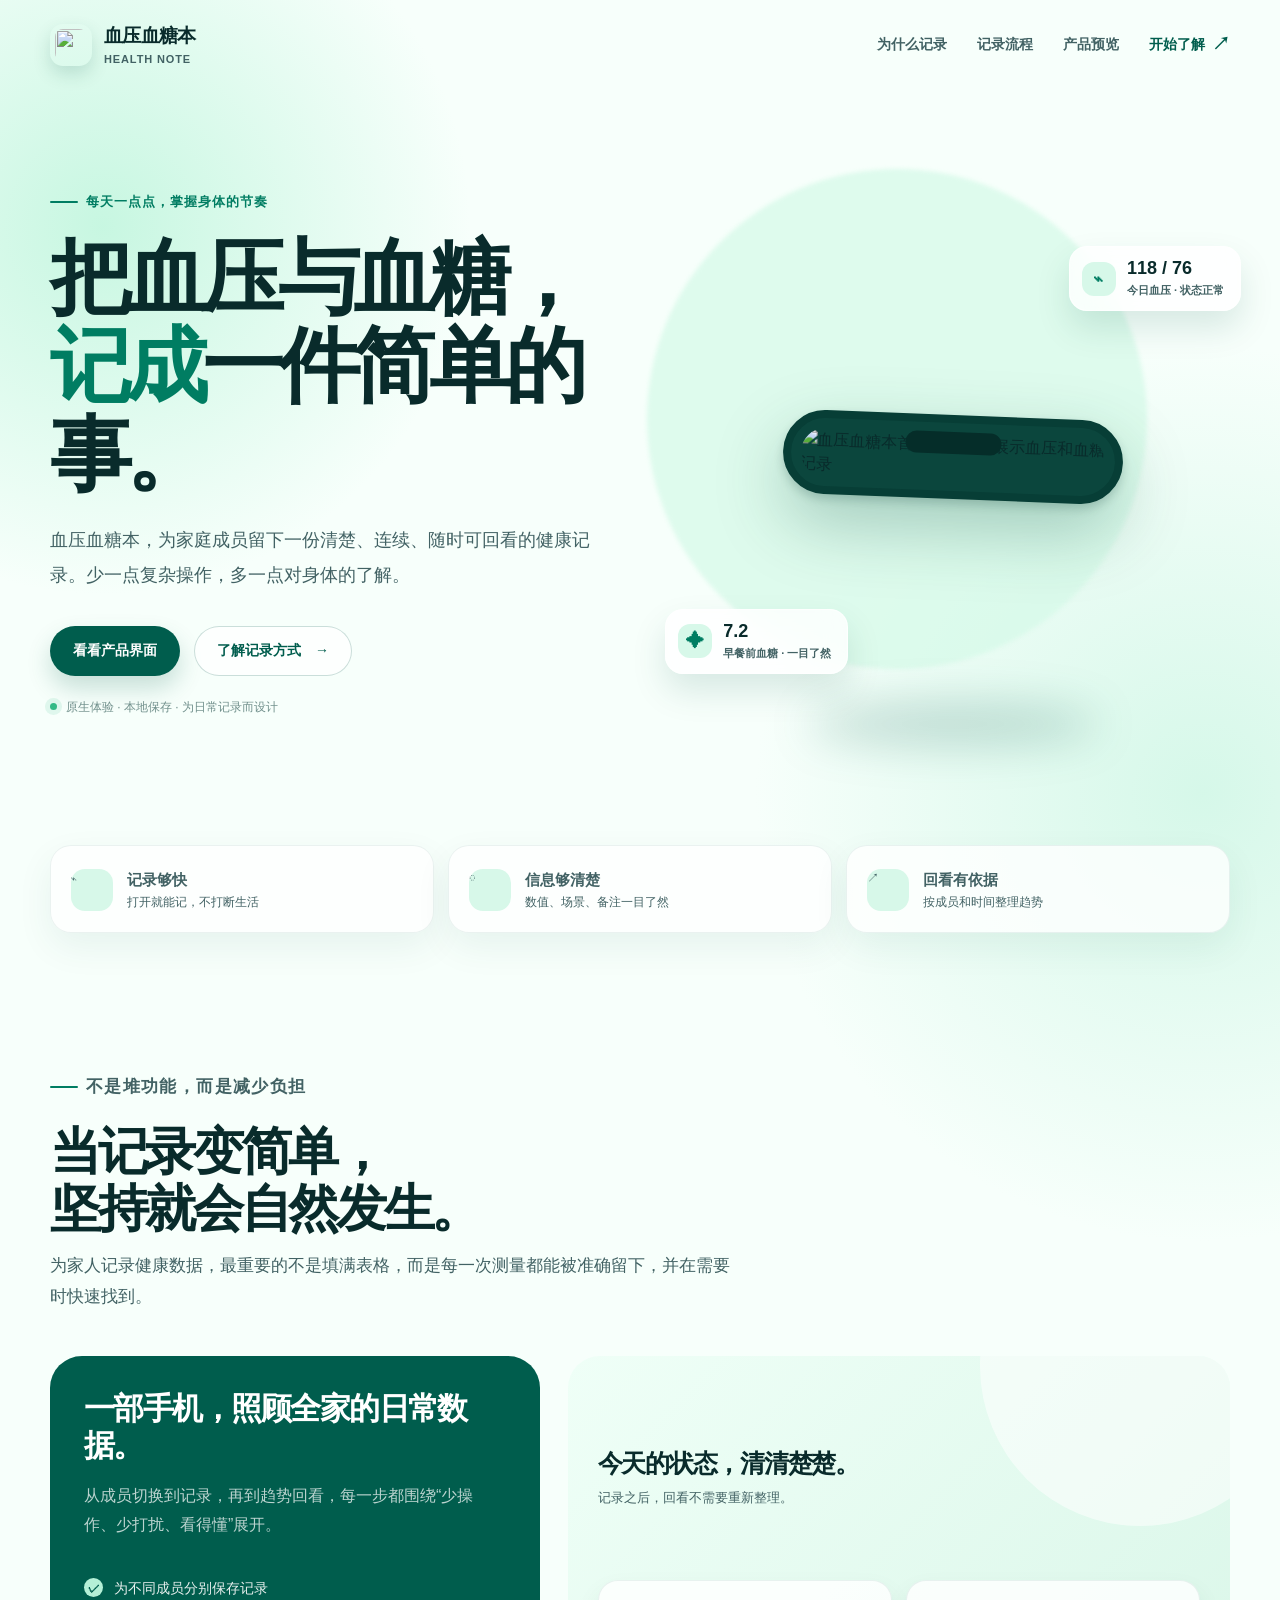
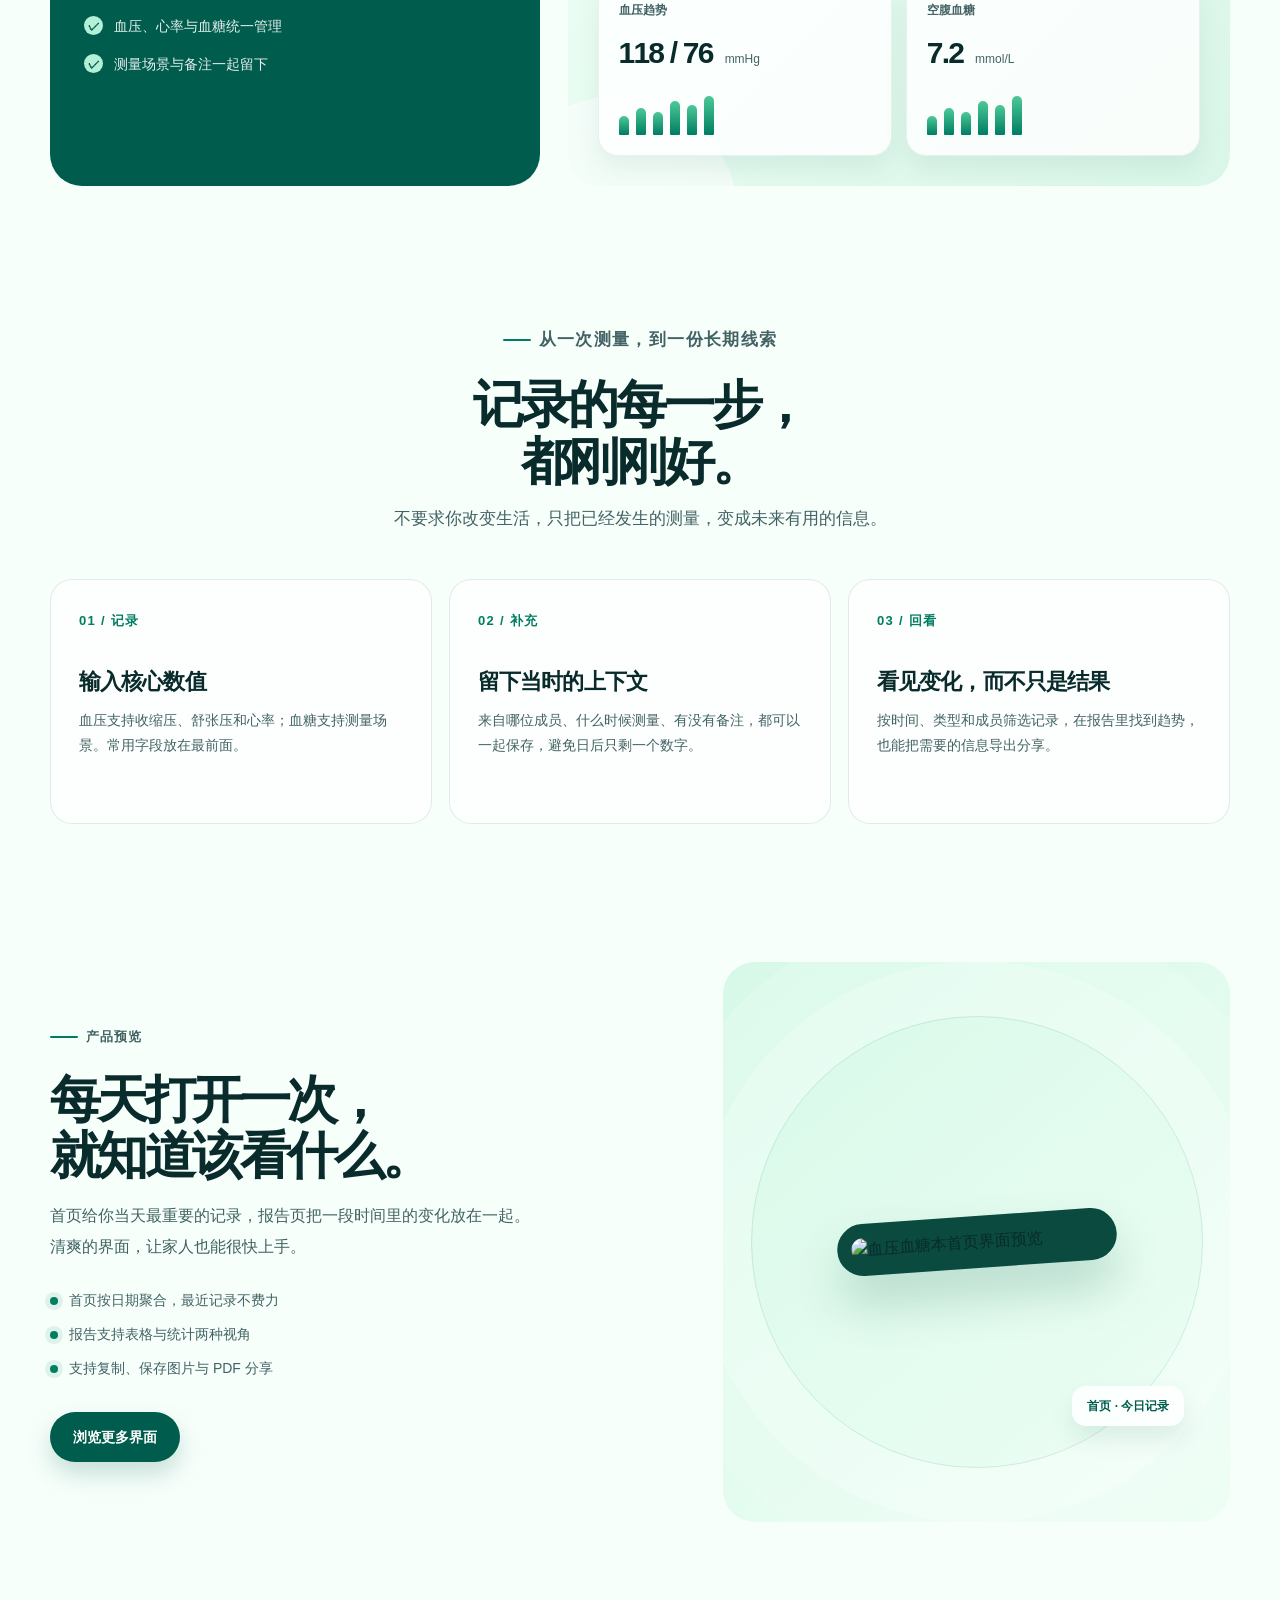
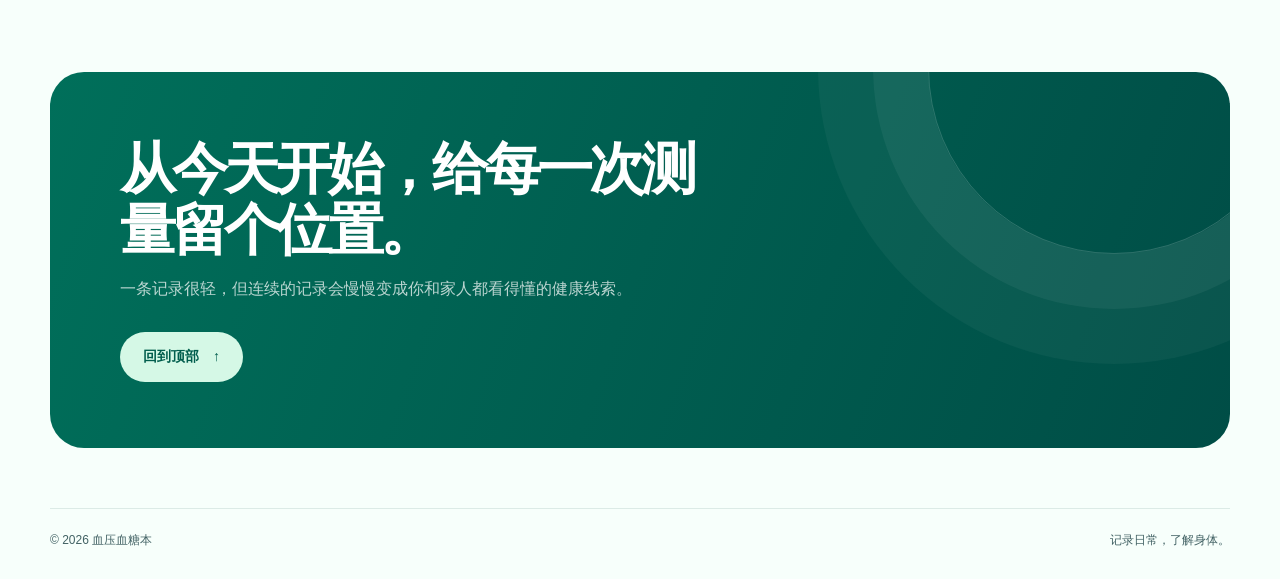
==== healthnote-index.html @ 5c5f36ea "Rename index.html to healthnote-index.html" ====
<!doctype html>
<html lang="zh-CN">
<head>
  <meta charset="utf-8">
  <meta name="viewport" content="width=device-width, initial-scale=1">
  <meta name="theme-color" content="#eafbf3">
  <meta name="description" content="血压血糖本：让血压、血糖记录变得简单、清楚、可持续。">
  <title>血压血糖本 — 把健康记录，变成每天的小习惯</title>
  <style>
    :root {
      --ink: #092b2b;
      --ink-soft: #426264;
      --green: #007d62;
      --green-deep: #005d4d;
      --mint: #d7f8e9;
      --mint-strong: #b4f0d7;
      --paper: #ffffff;
      --line: rgba(0, 72, 56, .11);
      --shadow: 0 22px 60px rgba(0, 90, 66, .12);
      --radius-lg: 32px;
      --radius-md: 22px;
      --max: 1180px;
    }

    * { box-sizing: border-box; }
    html { scroll-behavior: smooth; }
    body {
      margin: 0;
      color: var(--ink);
      background:
        radial-gradient(circle at 8% 6%, rgba(179, 243, 214, .7), transparent 23rem),
        radial-gradient(circle at 94% 21%, rgba(210, 247, 231, .9), transparent 28rem),
        #f7fffb;
      font-family: -apple-system, BlinkMacSystemFont, "SF Pro Display", "PingFang SC", "Helvetica Neue", sans-serif;
      line-height: 1.5;
    }
    body.modal-open { overflow: hidden; }
    a { color: inherit; text-decoration: none; }
    button { font: inherit; }

    .shell { width: min(calc(100% - 48px), var(--max)); margin: 0 auto; }
    .site-header {
      position: relative;
      z-index: 10;
      padding: 22px 0;
    }
    .nav {
      display: flex;
      align-items: center;
      justify-content: space-between;
      gap: 28px;
    }
    .brand { display: inline-flex; align-items: center; gap: 12px; font-weight: 800; letter-spacing: -.04em; }
    .brand-mark {
      width: 42px;
      height: 42px;
      padding: 5px;
      border-radius: 13px;
      object-fit: cover;
      box-shadow: 0 8px 18px rgba(0, 90, 66, .16);
    }
    .brand-name { font-size: 19px; }
    .brand-kicker { display: block; color: var(--ink-soft); font-size: 11px; font-weight: 600; letter-spacing: .08em; }
    .nav-links { display: flex; align-items: center; gap: 30px; color: var(--ink-soft); font-size: 14px; font-weight: 700; }
    .nav-links a { transition: color .2s ease; }
    .nav-links a:hover { color: var(--green); }
    .nav-cta { display: inline-flex; align-items: center; gap: 7px; color: var(--green-deep); font-weight: 800; }
    .nav-cta span { font-size: 18px; transition: transform .2s ease; }
    .nav-cta:hover span { transform: translateX(4px); }
    .menu-button { display: none; border: 0; background: transparent; color: var(--ink); cursor: pointer; font-size: 25px; }

    .hero {
      position: relative;
      min-height: 720px;
      display: grid;
      grid-template-columns: minmax(0, 1.02fr) minmax(380px, .98fr);
      align-items: center;
      gap: 50px;
      padding: 58px 0 96px;
      overflow: visible;
    }
    .hero::before {
      content: "";
      position: absolute;
      z-index: -1;
      width: 500px;
      height: 500px;
      top: 80px;
      right: 7%;
      border-radius: 50%;
      background: rgba(214, 250, 233, .74);
      filter: blur(2px);
    }
    .eyebrow {
      display: inline-flex;
      align-items: center;
      gap: 8px;
      margin: 0 0 22px;
      color: var(--green);
      font-size: 13px;
      font-weight: 800;
      letter-spacing: .08em;
    }
    .eyebrow::before { content: ""; width: 28px; height: 2px; border-radius: 4px; background: var(--green); }
    h1, h2, h3, p { margin-top: 0; }
    .hero h1 {
      max-width: 680px;
      margin-bottom: 24px;
      font-size: clamp(48px, 6.4vw, 82px);
      line-height: 1.08;
      letter-spacing: -.075em;
    }
    .hero h1 em { color: var(--green); font-style: normal; }
    .hero-copy { max-width: 550px; color: var(--ink-soft); font-size: 18px; line-height: 1.9; }
    .hero-actions { display: flex; align-items: center; flex-wrap: wrap; gap: 14px; margin-top: 34px; }
    .button {
      display: inline-flex;
      align-items: center;
      justify-content: center;
      min-height: 50px;
      padding: 0 22px;
      border-radius: 999px;
      border: 1px solid transparent;
      cursor: pointer;
      font-size: 14px;
      font-weight: 800;
      transition: transform .2s ease, box-shadow .2s ease, background .2s ease;
    }
    .button:hover { transform: translateY(-2px); }
    .button-primary { color: #fff; background: var(--green-deep); box-shadow: 0 12px 24px rgba(0, 93, 77, .2); }
    .button-primary:hover { box-shadow: 0 16px 32px rgba(0, 93, 77, .27); }
    .button-secondary { color: var(--green-deep); background: rgba(255,255,255,.7); border-color: rgba(0, 93, 77, .2); }
    .hero-note { display: flex; align-items: center; gap: 9px; margin-top: 22px; color: #71908c; font-size: 12px; }
    .hero-note i { width: 7px; height: 7px; border-radius: 50%; background: #34b986; box-shadow: 0 0 0 5px rgba(52,185,134,.12); }

    .device-stage { position: relative; display: grid; place-items: center; min-height: 620px; }
    .device-stage::after {
      content: "";
      position: absolute;
      width: 290px;
      height: 42px;
      bottom: 22px;
      border-radius: 50%;
      background: rgba(0, 88, 70, .2);
      filter: blur(22px);
    }
    .phone {
      position: relative;
      z-index: 1;
      width: min(340px, 78vw);
      padding: 10px;
      border: 8px solid #073e36;
      border-radius: 45px;
      background: #0b463d;
      box-shadow: 0 28px 70px rgba(0, 75, 58, .28), 0 5px 10px rgba(4, 52, 46, .18);
      transform: rotate(2.2deg);
    }
    .phone::before { content: ""; position: absolute; top: 9px; left: 50%; z-index: 2; width: 96px; height: 22px; border-radius: 20px; background: #052d29; transform: translateX(-50%); }
    .phone-screen { display: block; width: 100%; border-radius: 33px; vertical-align: middle; }
    .float-card {
      position: absolute;
      z-index: 2;
      display: flex;
      align-items: center;
      gap: 11px;
      padding: 12px 16px 12px 12px;
      border: 1px solid rgba(255,255,255,.72);
      border-radius: 18px;
      background: rgba(255,255,255,.82);
      box-shadow: 0 17px 34px rgba(0, 88, 68, .13);
      backdrop-filter: blur(14px);
      font-size: 12px;
      font-weight: 800;
    }
    .float-card strong { display: block; font-size: 18px; line-height: 1.1; }
    .float-card small { display: block; margin-top: 3px; color: var(--ink-soft); font-size: 11px; font-weight: 700; }
    .float-icon { display: grid; place-items: center; width: 34px; height: 34px; border-radius: 12px; color: var(--green); background: var(--mint); font-size: 18px; }
    .float-top { top: 16%; right: -2%; }
    .float-bottom { bottom: 15%; left: -2%; }

    .signal-row { display: grid; grid-template-columns: repeat(3, 1fr); gap: 14px; margin-top: -18px; position: relative; z-index: 2; }
    .signal {
      display: flex;
      align-items: center;
      gap: 14px;
      min-height: 88px;
      padding: 17px 20px;
      border: 1px solid rgba(0, 93, 77, .08);
      border-radius: 21px;
      background: rgba(255,255,255,.78);
      box-shadow: 0 14px 36px rgba(0, 90, 66, .07);
    }
    .signal-icon { display: grid; place-items: center; width: 42px; height: 42px; flex: 0 0 42px; border-radius: 14px; color: var(--green); background: var(--mint); font-size: 20px; }
    .signal strong { display: block; font-size: 15px; }
    .signal span { display: block; margin-top: 2px; color: var(--ink-soft); font-size: 12px; }

    .section { padding: 138px 0 0; }
    .section-heading { max-width: 680px; margin-bottom: 44px; }
    .section-heading h2 { margin-bottom: 14px; font-size: clamp(35px, 4vw, 55px); line-height: 1.1; letter-spacing: -.065em; }
    .section-heading p { color: var(--ink-soft); font-size: 17px; line-height: 1.8; }
    .section-heading.center { margin-right: auto; margin-left: auto; text-align: center; }
    .section-heading.center .eyebrow { justify-content: center; }

    .story-grid { display: grid; grid-template-columns: .85fr 1.15fr; gap: 28px; align-items: stretch; }
    .story-panel { padding: 34px; border-radius: var(--radius-lg); background: var(--green-deep); color: #fff; overflow: hidden; }
    .story-panel h3 { max-width: 390px; margin-bottom: 18px; font-size: 31px; line-height: 1.2; letter-spacing: -.05em; }
    .story-panel p { max-width: 390px; color: rgba(255,255,255,.73); line-height: 1.8; }
    .story-points { display: grid; gap: 17px; margin: 38px 0 0; padding: 0; list-style: none; }
    .story-points li { display: flex; gap: 11px; align-items: flex-start; color: rgba(255,255,255,.9); font-size: 14px; }
    .story-points li::before { content: "✓"; display: grid; place-items: center; width: 19px; height: 19px; flex: 0 0 19px; border-radius: 50%; color: var(--green-deep); background: var(--mint-strong); font-size: 12px; font-weight: 900; }
    .story-visual { position: relative; min-height: 430px; padding: 30px; border-radius: var(--radius-lg); background: linear-gradient(135deg, #effff7, #d9f6e8); overflow: hidden; }
    .story-visual::before, .story-visual::after { content: ""; position: absolute; border-radius: 50%; background: rgba(255,255,255,.55); }
    .story-visual::before { width: 320px; height: 320px; top: -150px; right: -70px; }
    .story-visual::after { width: 240px; height: 240px; bottom: -150px; left: -70px; }
    .mini-dashboard { position: relative; z-index: 1; display: grid; grid-template-columns: 1fr 1fr; gap: 14px; align-items: end; height: 100%; }
    .mini-copy { grid-column: 1 / -1; padding: 8px 0; }
    .mini-copy h3 { margin: 0; font-size: 25px; letter-spacing: -.05em; }
    .mini-copy p { margin: 6px 0 0; color: var(--ink-soft); font-size: 13px; }
    .metric-card { padding: 20px; border: 1px solid rgba(0, 93, 77, .08); border-radius: 20px; background: rgba(255,255,255,.82); box-shadow: 0 12px 25px rgba(0, 90, 66, .08); }
    .metric-card h4 { margin: 0 0 11px; color: var(--ink-soft); font-size: 12px; }
    .metric-number { font-size: 30px; font-weight: 850; letter-spacing: -.06em; }
    .metric-unit { color: var(--ink-soft); font-size: 12px; }
    .chart { display: flex; align-items: end; gap: 7px; height: 42px; margin-top: 18px; }
    .chart b { width: 10px; border-radius: 9px 9px 2px 2px; background: linear-gradient(#4dc998, #007d62); }
    .chart b:nth-child(1) { height: 46%; }.chart b:nth-child(2) { height: 65%; }.chart b:nth-child(3) { height: 54%; }.chart b:nth-child(4) { height: 82%; }.chart b:nth-child(5) { height: 71%; }.chart b:nth-child(6) { height: 93%; }

    .feature-grid { display: grid; grid-template-columns: repeat(3, 1fr); gap: 17px; }
    .feature { min-height: 245px; padding: 28px; border: 1px solid var(--line); border-radius: var(--radius-md); background: rgba(255,255,255,.72); }
    .feature-number { color: var(--green); font-size: 13px; font-weight: 900; letter-spacing: .1em; }
    .feature h3 { margin: 33px 0 10px; font-size: 22px; letter-spacing: -.04em; }
    .feature p { color: var(--ink-soft); font-size: 14px; line-height: 1.8; }

    .preview-section { padding-bottom: 150px; }
    .preview-grid { display: grid; grid-template-columns: 1.12fr .88fr; gap: 28px; align-items: center; }
    .preview-copy { padding: 20px 0; }
    .preview-copy h2 { max-width: 480px; margin-bottom: 17px; font-size: clamp(35px, 4vw, 56px); line-height: 1.1; letter-spacing: -.07em; }
    .preview-copy p { max-width: 480px; color: var(--ink-soft); line-height: 1.9; }
    .preview-list { display: grid; gap: 13px; margin: 28px 0 33px; padding: 0; list-style: none; }
    .preview-list li { display: flex; align-items: center; gap: 11px; color: var(--ink-soft); font-size: 14px; }
    .preview-list li::before { content: ""; width: 8px; height: 8px; border-radius: 50%; background: var(--green); box-shadow: 0 0 0 5px rgba(0,125,98,.1); }
    .preview-art { position: relative; min-height: 560px; display: grid; place-items: center; border-radius: var(--radius-lg); background: linear-gradient(140deg, #d7f9e8, #eefef5); overflow: hidden; }
    .preview-art::before { content: ""; position: absolute; width: 450px; height: 450px; border: 1px solid rgba(0, 125, 98, .12); border-radius: 50%; box-shadow: 0 0 0 55px rgba(255,255,255,.22), 0 0 0 110px rgba(255,255,255,.12); }
    .preview-phone { position: relative; z-index: 1; width: min(280px, 72%); padding: 8px; border: 6px solid #0a4a3f; border-radius: 35px; background: #0a4a3f; box-shadow: 0 28px 48px rgba(0, 90, 66, .2); transform: rotate(-4deg); }
    .preview-phone img { display: block; width: 100%; border-radius: 26px; }
    .preview-label { position: absolute; z-index: 2; right: 9%; bottom: 17%; padding: 11px 15px; border-radius: 14px; background: rgba(255,255,255,.82); box-shadow: 0 12px 25px rgba(0, 90, 66, .1); color: var(--green-deep); font-size: 12px; font-weight: 800; backdrop-filter: blur(10px); }

    .cta { position: relative; margin-bottom: 60px; padding: 66px 70px; border-radius: 34px; background: linear-gradient(110deg, #006f5a, #004d46); color: #fff; overflow: hidden; }
    .cta::after { content: ""; position: absolute; width: 370px; height: 370px; right: -70px; top: -190px; border: 1px solid rgba(255,255,255,.18); border-radius: 50%; box-shadow: 0 0 0 55px rgba(255,255,255,.05), 0 0 0 110px rgba(255,255,255,.04); }
    .cta h2 { position: relative; z-index: 1; max-width: 620px; margin-bottom: 14px; font-size: clamp(35px, 4.5vw, 56px); line-height: 1.1; letter-spacing: -.07em; }
    .cta p { position: relative; z-index: 1; max-width: 520px; margin-bottom: 28px; color: rgba(255,255,255,.73); line-height: 1.8; }
    .cta .button-primary { color: var(--green-deep); background: #d5f8e6; box-shadow: none; }
    .site-footer { padding: 0 0 30px; color: var(--ink-soft); font-size: 12px; }
    .footer-line { display: flex; justify-content: space-between; gap: 20px; padding-top: 22px; border-top: 1px solid var(--line); }

    .modal { position: fixed; inset: 0; z-index: 50; display: grid; place-items: center; padding: 24px; background: rgba(5, 35, 31, .58); opacity: 0; pointer-events: none; transition: opacity .25s ease; }
    .modal.is-open { opacity: 1; pointer-events: auto; }
    .modal-card { position: relative; width: min(930px, 100%); max-height: min(820px, 92vh); padding: 17px; overflow: auto; border-radius: 28px; background: #effdf6; transform: translateY(15px) scale(.98); transition: transform .25s ease; }
    .modal.is-open .modal-card { transform: translateY(0) scale(1); }
    .modal-close { position: absolute; z-index: 2; top: 18px; right: 18px; display: grid; place-items: center; width: 40px; height: 40px; border: 0; border-radius: 50%; color: var(--ink); background: rgba(255,255,255,.82); cursor: pointer; font-size: 23px; }
    .modal-title { margin: 6px 55px 16px 10px; font-size: 22px; letter-spacing: -.04em; }
    .preview-options { display: grid; grid-template-columns: repeat(3, 1fr); gap: 13px; }
    .preview-option { border: 0; padding: 8px; border-radius: 18px; background: #fff; cursor: pointer; text-align: left; }
    .preview-option img { display: block; width: 100%; height: 210px; object-fit: cover; object-position: top; border-radius: 13px; }
    .preview-option span { display: block; padding: 10px 4px 3px; color: var(--ink); font-size: 13px; font-weight: 800; }

    @media (max-width: 900px) {
      .hero { grid-template-columns: 1fr; min-height: auto; padding-top: 42px; }
      .hero-copy { max-width: 650px; }
      .device-stage { min-height: 570px; margin-top: -16px; }
      .story-grid, .preview-grid { grid-template-columns: 1fr; }
      .story-visual { min-height: 360px; }
      .preview-art { min-height: 510px; order: -1; }
    }
    @media (max-width: 680px) {
      .shell { width: min(calc(100% - 32px), var(--max)); }
      .site-header { padding-top: 16px; }
      .nav-links { position: absolute; top: 74px; left: 16px; right: 16px; display: none; flex-direction: column; align-items: stretch; gap: 0; padding: 10px; border: 1px solid var(--line); border-radius: 18px; background: rgba(255,255,255,.94); box-shadow: var(--shadow); }
      .nav-links.is-open { display: flex; }
      .nav-links a { padding: 12px; }
      .nav-cta { justify-content: space-between; }
      .menu-button { display: block; }
      .hero { gap: 10px; padding-bottom: 55px; }
      .hero h1 { font-size: clamp(45px, 14vw, 66px); }
      .hero-copy { font-size: 16px; line-height: 1.8; }
      .device-stage { min-height: 510px; }
      .phone { width: min(310px, 79vw); }
      .float-top { right: -3%; top: 14%; }
      .float-bottom { left: -3%; bottom: 13%; }
      .signal-row, .feature-grid { grid-template-columns: 1fr; }
      .signal { min-height: 76px; }
      .section { padding-top: 95px; }
      .story-panel, .story-visual { padding: 25px; }
      .story-visual { min-height: 350px; }
      .preview-art { min-height: 430px; }
      .preview-phone { width: min(250px, 68%); }
      .cta { padding: 42px 26px; border-radius: 27px; }
      .footer-line { flex-direction: column; gap: 8px; }
      .preview-options { grid-template-columns: 1fr; }
      .preview-option { display: grid; grid-template-columns: 110px 1fr; gap: 8px; align-items: center; }
      .preview-option img { height: 150px; }
      .preview-option span { padding: 0 4px; }
    }
  </style>
</head>
<body>
  <header class="site-header">
    <div class="shell nav">
      <a class="brand" href="#top" aria-label="血压血糖本首页">
        <img class="brand-mark" src="healthnote/Assets.xcassets/AppIcon.appiconset/app-icon.png" alt="">
        <span><span class="brand-name">血压血糖本</span><span class="brand-kicker">HEALTH NOTE</span></span>
      </a>
      <button class="menu-button" aria-label="打开菜单" aria-expanded="false">☰</button>
      <nav class="nav-links" aria-label="主导航">
        <a href="#why">为什么记录</a>
        <a href="#flow">记录流程</a>
        <a href="#preview">产品预览</a>
        <a class="nav-cta" href="#start">开始了解 <span>↗</span></a>
      </nav>
    </div>
  </header>

  <main id="top">
    <section class="shell hero">
      <div class="hero-content">
        <p class="eyebrow">每天一点点，掌握身体的节奏</p>
        <h1>把血压与血糖，<em>记成</em>一件简单的事。</h1>
        <p class="hero-copy">血压血糖本，为家庭成员留下一份清楚、连续、随时可回看的健康记录。少一点复杂操作，多一点对身体的了解。</p>
        <div class="hero-actions">
          <a class="button button-primary" href="#preview">看看产品界面</a>
          <a class="button button-secondary" href="#why">了解记录方式 <span aria-hidden="true">　→</span></a>
        </div>
        <p class="hero-note"><i></i> 原生体验 · 本地保存 · 为日常记录而设计</p>
      </div>

      <div class="device-stage" aria-label="首页产品预览">
        <div class="float-card float-top">
          <span class="float-icon">⌁</span>
          <span><strong>118 / 76</strong><small>今日血压 · 状态正常</small></span>
        </div>
        <div class="phone">
          <img class="phone-screen" src="UI_DESIGN/Home-screenshot.png" alt="血压血糖本首页：按日期展示血压和血糖记录">
        </div>
        <div class="float-card float-bottom">
          <span class="float-icon">✦</span>
          <span><strong>7.2</strong><small>早餐前血糖 · 一目了然</small></span>
        </div>
      </div>
    </section>

    <section class="shell signal-row" aria-label="产品特点">
      <div class="signal"><span class="signal-icon">⌁</span><span><strong>记录够快</strong><span>打开就能记，不打断生活</span></span></div>
      <div class="signal"><span class="signal-icon">◌</span><span><strong>信息够清楚</strong><span>数值、场景、备注一目了然</span></span></div>
      <div class="signal"><span class="signal-icon">↗</span><span><strong>回看有依据</strong><span>按成员和时间整理趋势</span></span></div>
    </section>

    <section class="shell section" id="why">
      <div class="section-heading">
        <p class="eyebrow">不是堆功能，而是减少负担</p>
        <h2>当记录变简单，<br>坚持就会自然发生。</h2>
        <p>为家人记录健康数据，最重要的不是填满表格，而是每一次测量都能被准确留下，并在需要时快速找到。</p>
      </div>
      <div class="story-grid">
        <article class="story-panel">
          <h3>一部手机，照顾全家的日常数据。</h3>
          <p>从成员切换到记录，再到趋势回看，每一步都围绕“少操作、少打扰、看得懂”展开。</p>
          <ul class="story-points">
            <li>为不同成员分别保存记录</li>
            <li>血压、心率与血糖统一管理</li>
            <li>测量场景与备注一起留下</li>
          </ul>
        </article>
        <div class="story-visual">
          <div class="mini-dashboard">
            <div class="mini-copy"><h3>今天的状态，清清楚楚。</h3><p>记录之后，回看不需要重新整理。</p></div>
            <div class="metric-card"><h4>血压趋势</h4><span class="metric-number">118 / 76</span><span class="metric-unit">　mmHg</span><div class="chart"><b></b><b></b><b></b><b></b><b></b><b></b></div></div>
            <div class="metric-card"><h4>空腹血糖</h4><span class="metric-number">7.2</span><span class="metric-unit">　mmol/L</span><div class="chart"><b></b><b></b><b></b><b></b><b></b><b></b></div></div>
          </div>
        </div>
      </div>
    </section>

    <section class="shell section" id="flow">
      <div class="section-heading center">
        <p class="eyebrow">从一次测量，到一份长期线索</p>
        <h2>记录的每一步，<br>都刚刚好。</h2>
        <p>不要求你改变生活，只把已经发生的测量，变成未来有用的信息。</p>
      </div>
      <div class="feature-grid">
        <article class="feature"><span class="feature-number">01 / 记录</span><h3>输入核心数值</h3><p>血压支持收缩压、舒张压和心率；血糖支持测量场景。常用字段放在最前面。</p></article>
        <article class="feature"><span class="feature-number">02 / 补充</span><h3>留下当时的上下文</h3><p>来自哪位成员、什么时候测量、有没有备注，都可以一起保存，避免日后只剩一个数字。</p></article>
        <article class="feature"><span class="feature-number">03 / 回看</span><h3>看见变化，而不只是结果</h3><p>按时间、类型和成员筛选记录，在报告里找到趋势，也能把需要的信息导出分享。</p></article>
      </div>
    </section>

    <section class="shell section preview-section" id="preview">
      <div class="preview-grid">
        <div class="preview-copy">
          <p class="eyebrow">产品预览</p>
          <h2>每天打开一次，<br>就知道该看什么。</h2>
          <p>首页给你当天最重要的记录，报告页把一段时间里的变化放在一起。清爽的界面，让家人也能很快上手。</p>
          <ul class="preview-list">
            <li>首页按日期聚合，最近记录不费力</li>
            <li>报告支持表格与统计两种视角</li>
            <li>支持复制、保存图片与 PDF 分享</li>
          </ul>
          <button class="button button-primary" data-open-preview>浏览更多界面</button>
        </div>
        <div class="preview-art">
          <div class="preview-phone"><img src="UI_DESIGN/Home-screenshot.png" alt="血压血糖本首页界面预览"></div>
          <span class="preview-label">首页 · 今日记录</span>
        </div>
      </div>
    </section>

    <section class="shell" id="start">
      <div class="cta">
        <h2>从今天开始，给每一次测量留个位置。</h2>
        <p>一条记录很轻，但连续的记录会慢慢变成你和家人都看得懂的健康线索。</p>
        <a class="button button-primary" href="#top">回到顶部　↑</a>
      </div>
    </section>
  </main>

  <footer class="shell site-footer">
    <div class="footer-line"><span>© 2026 血压血糖本</span><span>记录日常，了解身体。</span></div>
  </footer>

  <div class="modal" role="dialog" aria-modal="true" aria-labelledby="preview-title" aria-hidden="true">
    <div class="modal-card">
      <button class="modal-close" aria-label="关闭预览">×</button>
      <h2 class="modal-title" id="preview-title">产品界面预览</h2>
      <div class="preview-options">
        <button class="preview-option"><img src="UI_DESIGN/Home-screenshot.png" alt="首页界面"><span>首页 · 记录概览</span></button>
        <button class="preview-option"><img src="UI_DESIGN/设计图/报告-统计.png" alt="报告统计页界面"><span>报告 · 趋势统计</span></button>
        <button class="preview-option"><img src="UI_DESIGN/设计图/报告-表格.png" alt="报告表格页界面"><span>报告 · 历史表格</span></button>
      </div>
    </div>
  </div>

  <script>
    const menuButton = document.querySelector('.menu-button');
    const navLinks = document.querySelector('.nav-links');
    const modal = document.querySelector('.modal');
    const previewButton = document.querySelector('[data-open-preview]');
    const closeButton = document.querySelector('.modal-close');

    menuButton.addEventListener('click', () => {
      const open = navLinks.classList.toggle('is-open');
      menuButton.setAttribute('aria-expanded', String(open));
    });

    navLinks.addEventListener('click', (event) => {
      if (event.target.closest('a')) {
        navLinks.classList.remove('is-open');
        menuButton.setAttribute('aria-expanded', 'false');
      }
    });

    function openModal() {
      modal.classList.add('is-open');
      modal.setAttribute('aria-hidden', 'false');
      document.body.classList.add('modal-open');
      closeButton.focus();
    }

    function closeModal() {
      modal.classList.remove('is-open');
      modal.setAttribute('aria-hidden', 'true');
      document.body.classList.remove('modal-open');
      previewButton.focus();
    }

    previewButton.addEventListener('click', openModal);
    closeButton.addEventListener('click', closeModal);
    modal.addEventListener('click', (event) => { if (event.target === modal) closeModal(); });
    document.addEventListener('keydown', (event) => { if (event.key === 'Escape' && modal.classList.contains('is-open')) closeModal(); });
  </script>
</body>
</html>
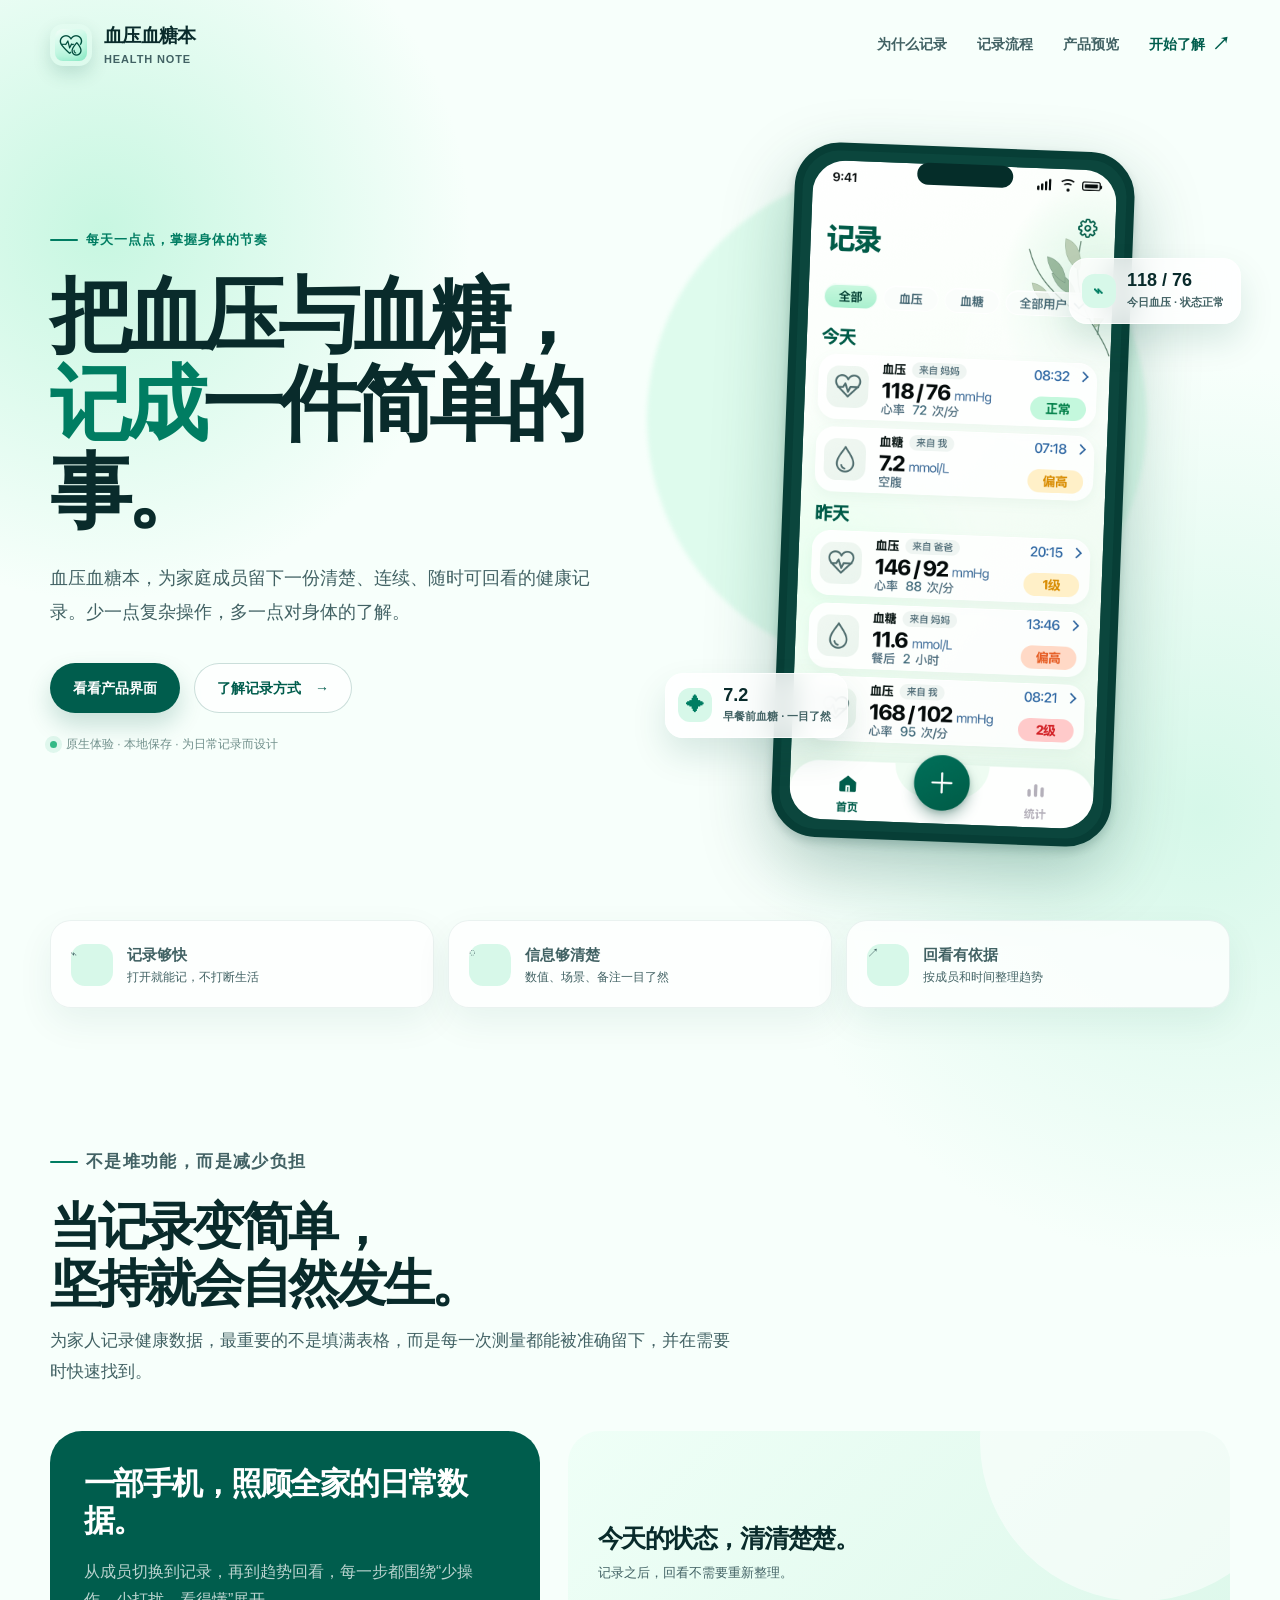
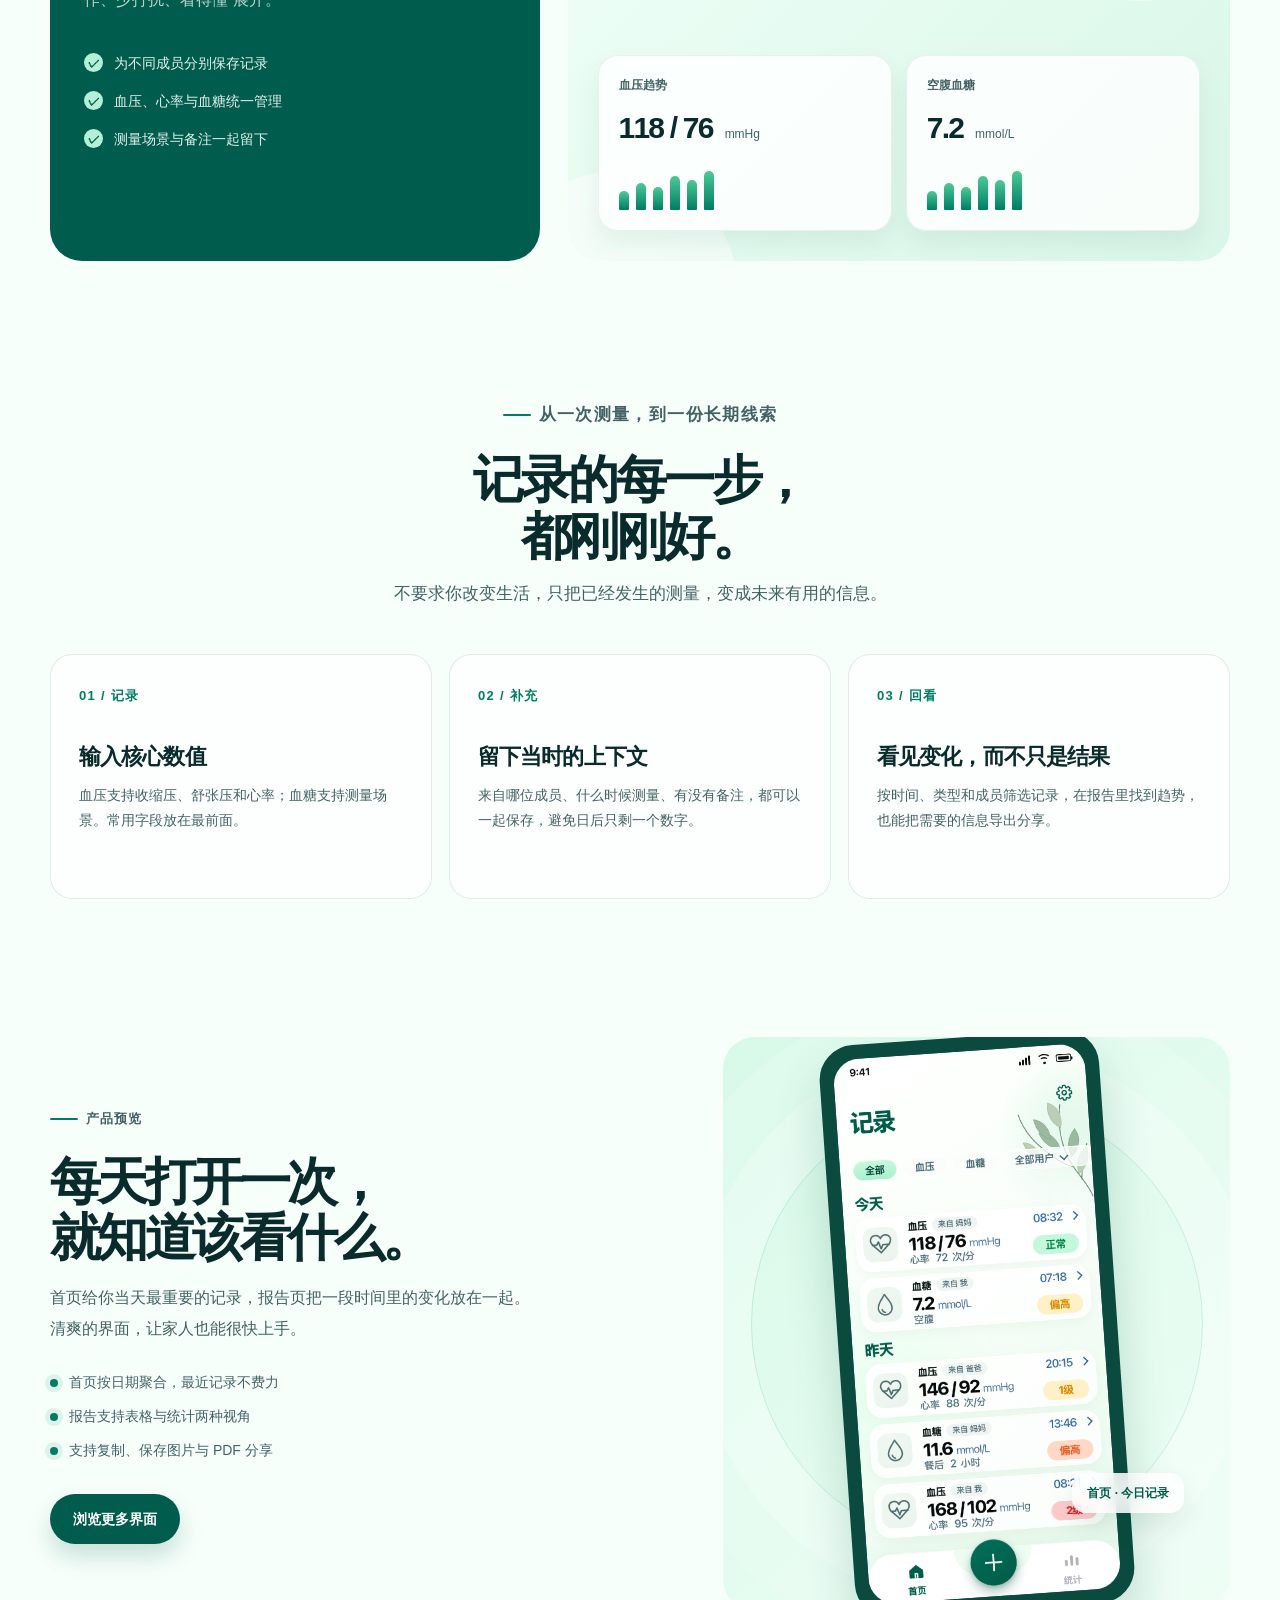
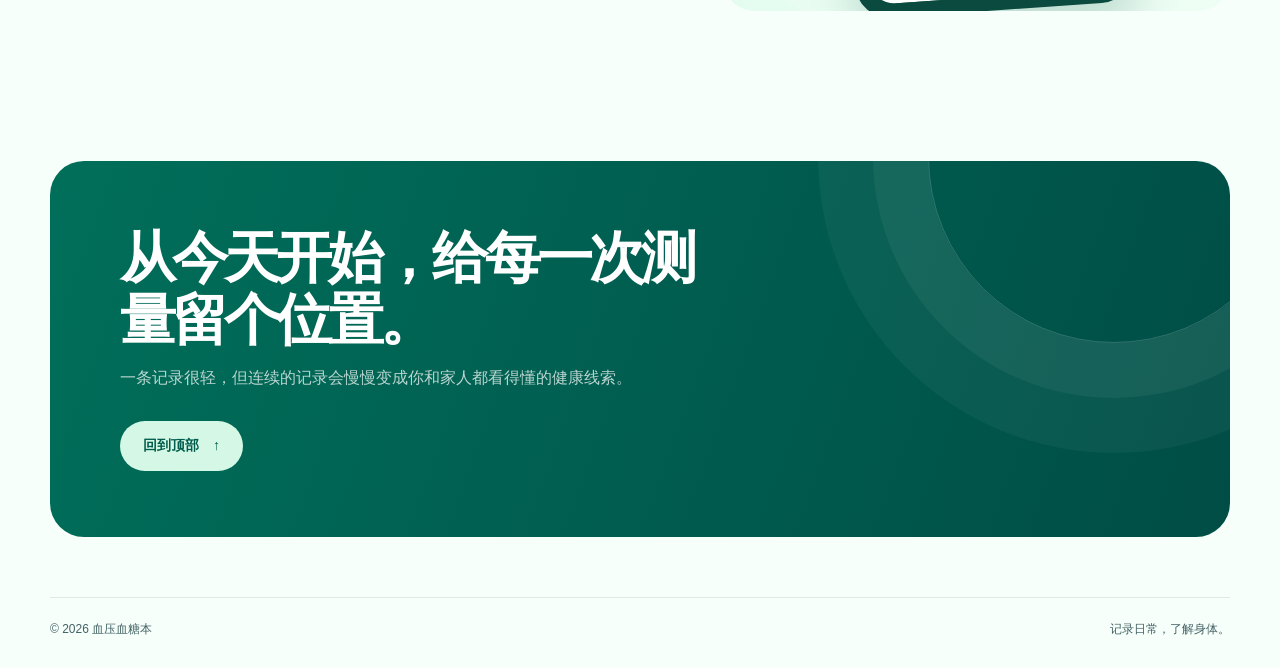
==== commit b4a6b854: "Add files via upload" ====
--- a/healthnote-index.html
+++ b/healthnote-index.html
@@ -306,7 +306,7 @@
   <header class="site-header">
     <div class="shell nav">
       <a class="brand" href="#top" aria-label="血压血糖本首页">
-        <img class="brand-mark" src="healthnote/Assets.xcassets/AppIcon.appiconset/app-icon.png" alt="">
+        <img class="brand-mark" src="healthnote-assets/app-icon.png" alt="">
         <span><span class="brand-name">血压血糖本</span><span class="brand-kicker">HEALTH NOTE</span></span>
       </a>
       <button class="menu-button" aria-label="打开菜单" aria-expanded="false">☰</button>
@@ -338,7 +338,7 @@
           <span><strong>118 / 76</strong><small>今日血压 · 状态正常</small></span>
         </div>
         <div class="phone">
-          <img class="phone-screen" src="UI_DESIGN/Home-screenshot.png" alt="血压血糖本首页：按日期展示血压和血糖记录">
+          <img class="phone-screen" src="healthnote-assets/home-screenshot.png" alt="血压血糖本首页：按日期展示血压和血糖记录">
         </div>
         <div class="float-card float-bottom">
           <span class="float-icon">✦</span>
@@ -406,7 +406,7 @@
           <button class="button button-primary" data-open-preview>浏览更多界面</button>
         </div>
         <div class="preview-art">
-          <div class="preview-phone"><img src="UI_DESIGN/Home-screenshot.png" alt="血压血糖本首页界面预览"></div>
+          <div class="preview-phone"><img src="healthnote-assets/home-screenshot.png" alt="血压血糖本首页界面预览"></div>
           <span class="preview-label">首页 · 今日记录</span>
         </div>
       </div>
@@ -430,9 +430,9 @@
       <button class="modal-close" aria-label="关闭预览">×</button>
       <h2 class="modal-title" id="preview-title">产品界面预览</h2>
       <div class="preview-options">
-        <button class="preview-option"><img src="UI_DESIGN/Home-screenshot.png" alt="首页界面"><span>首页 · 记录概览</span></button>
-        <button class="preview-option"><img src="UI_DESIGN/设计图/报告-统计.png" alt="报告统计页界面"><span>报告 · 趋势统计</span></button>
-        <button class="preview-option"><img src="UI_DESIGN/设计图/报告-表格.png" alt="报告表格页界面"><span>报告 · 历史表格</span></button>
+        <button class="preview-option"><img src="healthnote-assets/home-screenshot.png" alt="首页界面"><span>首页 · 记录概览</span></button>
+        <button class="preview-option"><img src="healthnote-assets/report-statistics.png" alt="报告统计页界面"><span>报告 · 趋势统计</span></button>
+        <button class="preview-option"><img src="healthnote-assets/report-table.png" alt="报告表格页界面"><span>报告 · 历史表格</span></button>
       </div>
     </div>
   </div>
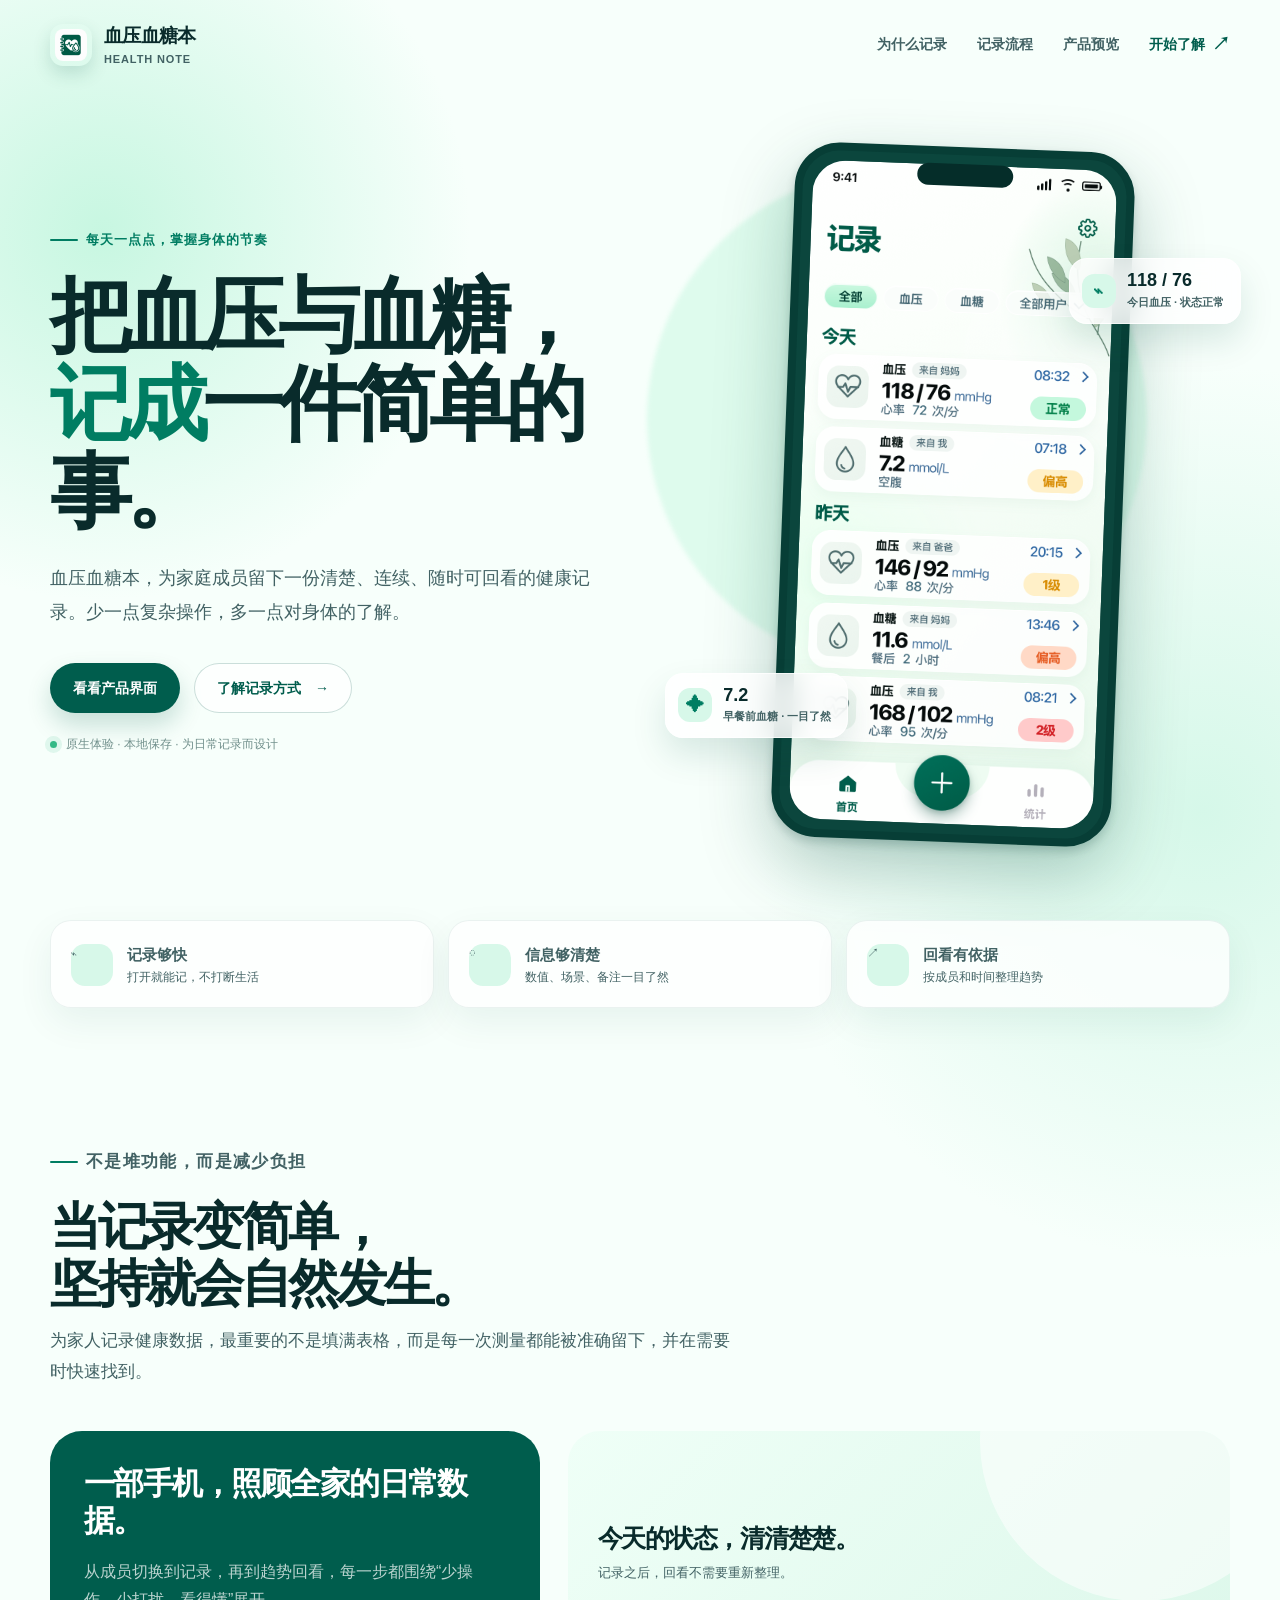
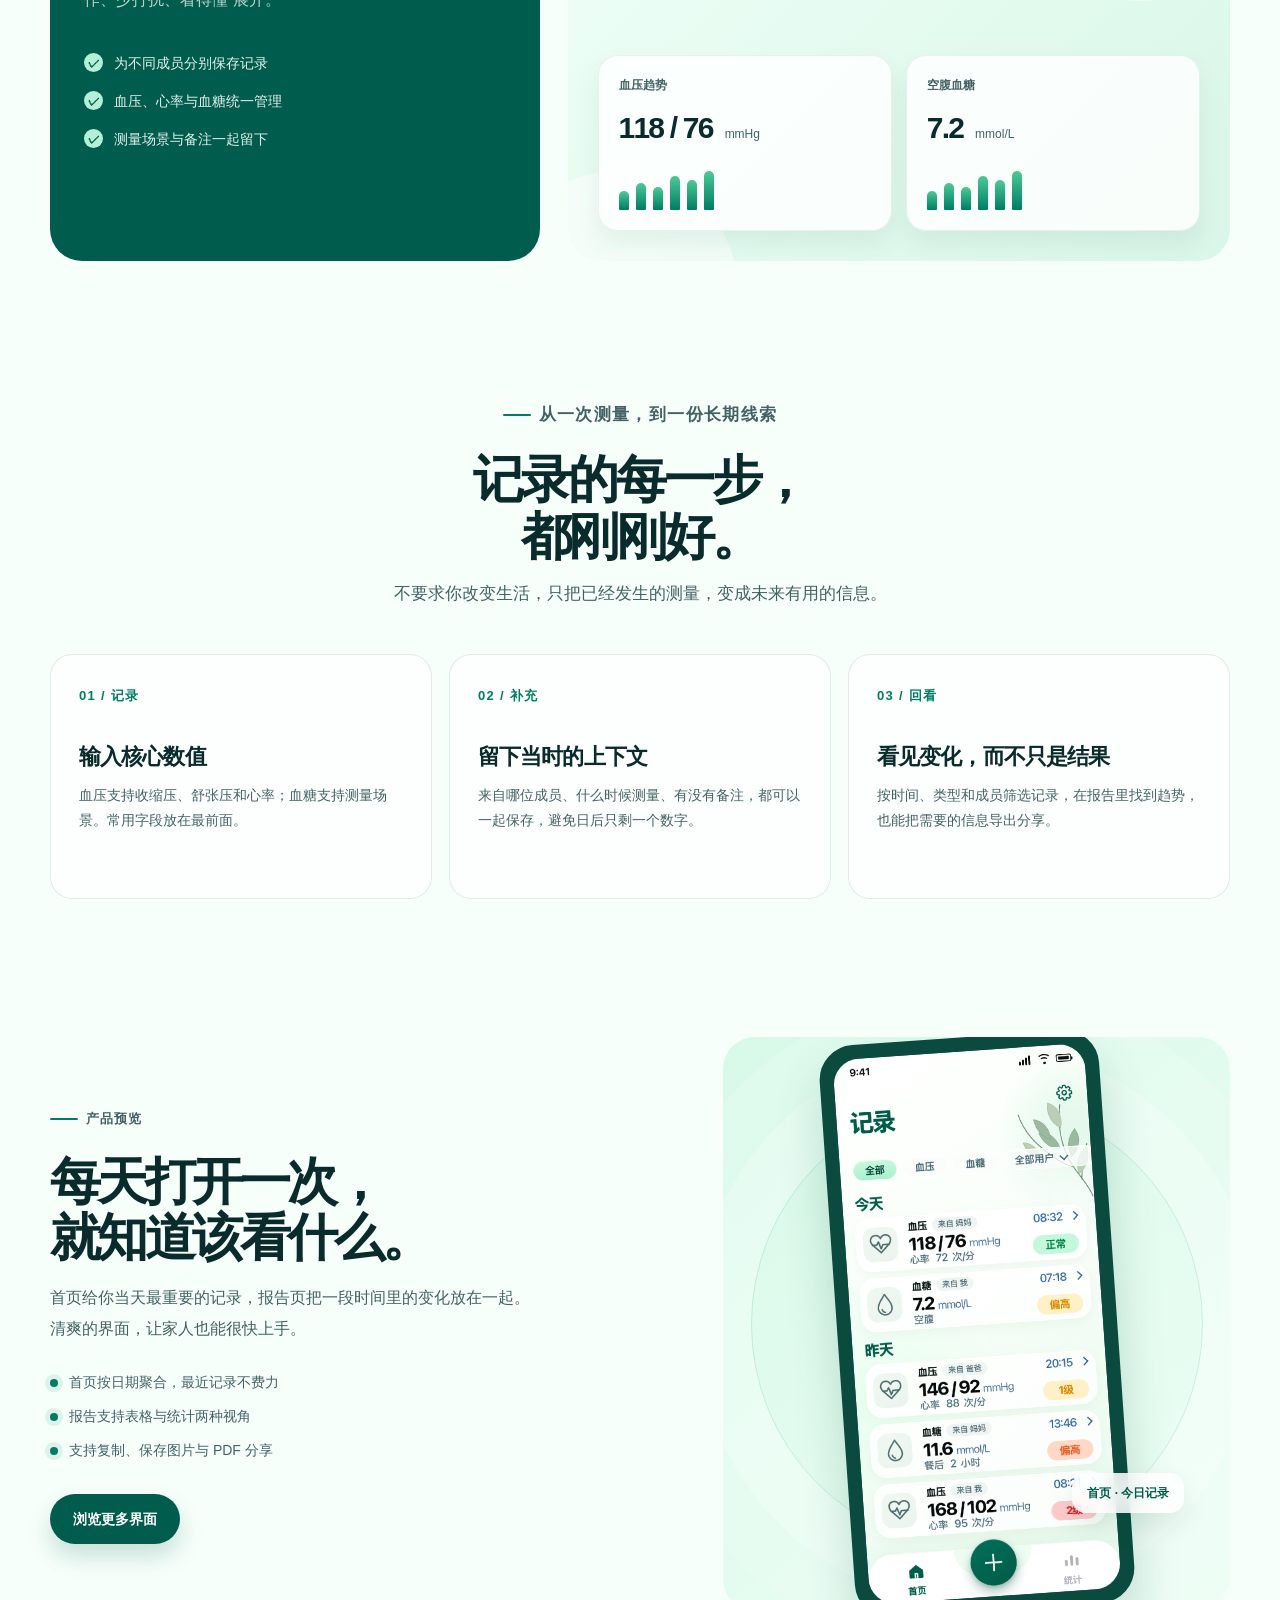
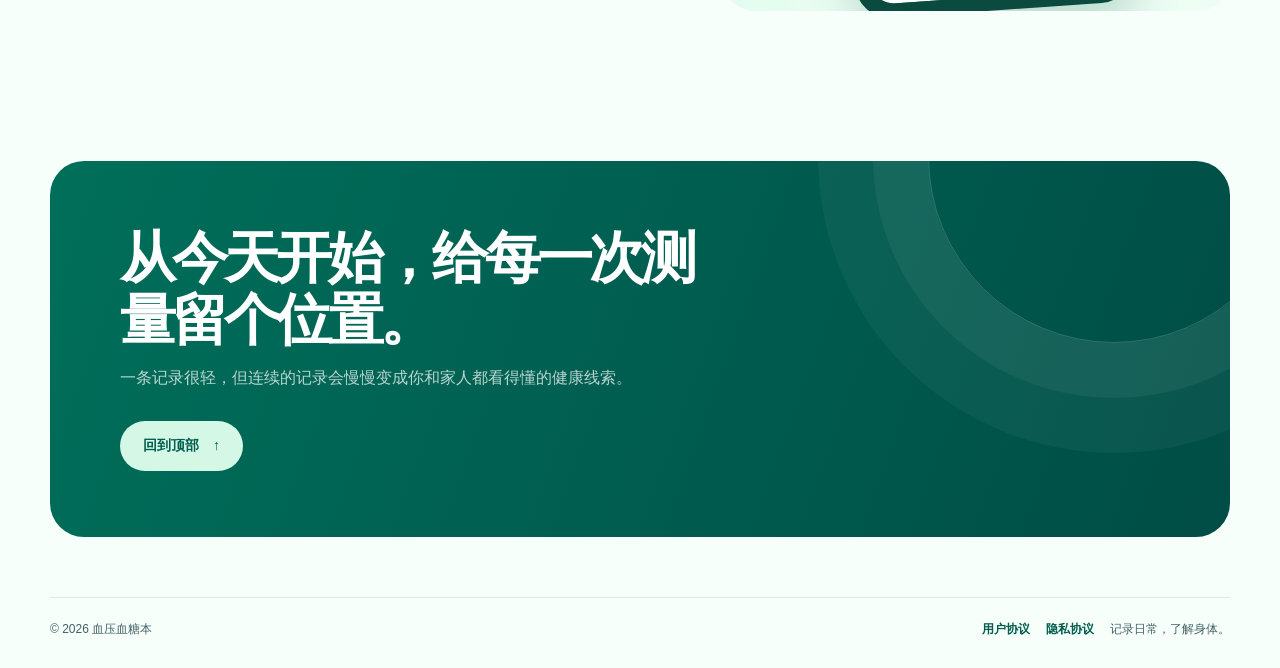
==== commit 915542b7: "Add files via upload" ====
--- a/healthnote-index.html
+++ b/healthnote-index.html
@@ -251,6 +251,9 @@
     .cta .button-primary { color: var(--green-deep); background: #d5f8e6; box-shadow: none; }
     .site-footer { padding: 0 0 30px; color: var(--ink-soft); font-size: 12px; }
     .footer-line { display: flex; justify-content: space-between; gap: 20px; padding-top: 22px; border-top: 1px solid var(--line); }
+    .footer-links { display: inline-flex; align-items: center; gap: 16px; }
+    .footer-links a { color: var(--green-deep); font-weight: 700; }
+    .footer-links a:hover { color: var(--green); }
 
     .modal { position: fixed; inset: 0; z-index: 50; display: grid; place-items: center; padding: 24px; background: rgba(5, 35, 31, .58); opacity: 0; pointer-events: none; transition: opacity .25s ease; }
     .modal.is-open { opacity: 1; pointer-events: auto; }
@@ -422,7 +425,14 @@
   </main>
 
   <footer class="shell site-footer">
-    <div class="footer-line"><span>© 2026 血压血糖本</span><span>记录日常，了解身体。</span></div>
+    <div class="footer-line">
+      <span>© 2026 血压血糖本</span>
+      <span class="footer-links">
+        <a href="healthnote-assets/user-agreement.html">用户协议</a>
+        <a href="healthnote-assets/privacy-policy.html">隐私协议</a>
+        <span>记录日常，了解身体。</span>
+      </span>
+    </div>
   </footer>
 
   <div class="modal" role="dialog" aria-modal="true" aria-labelledby="preview-title" aria-hidden="true">
